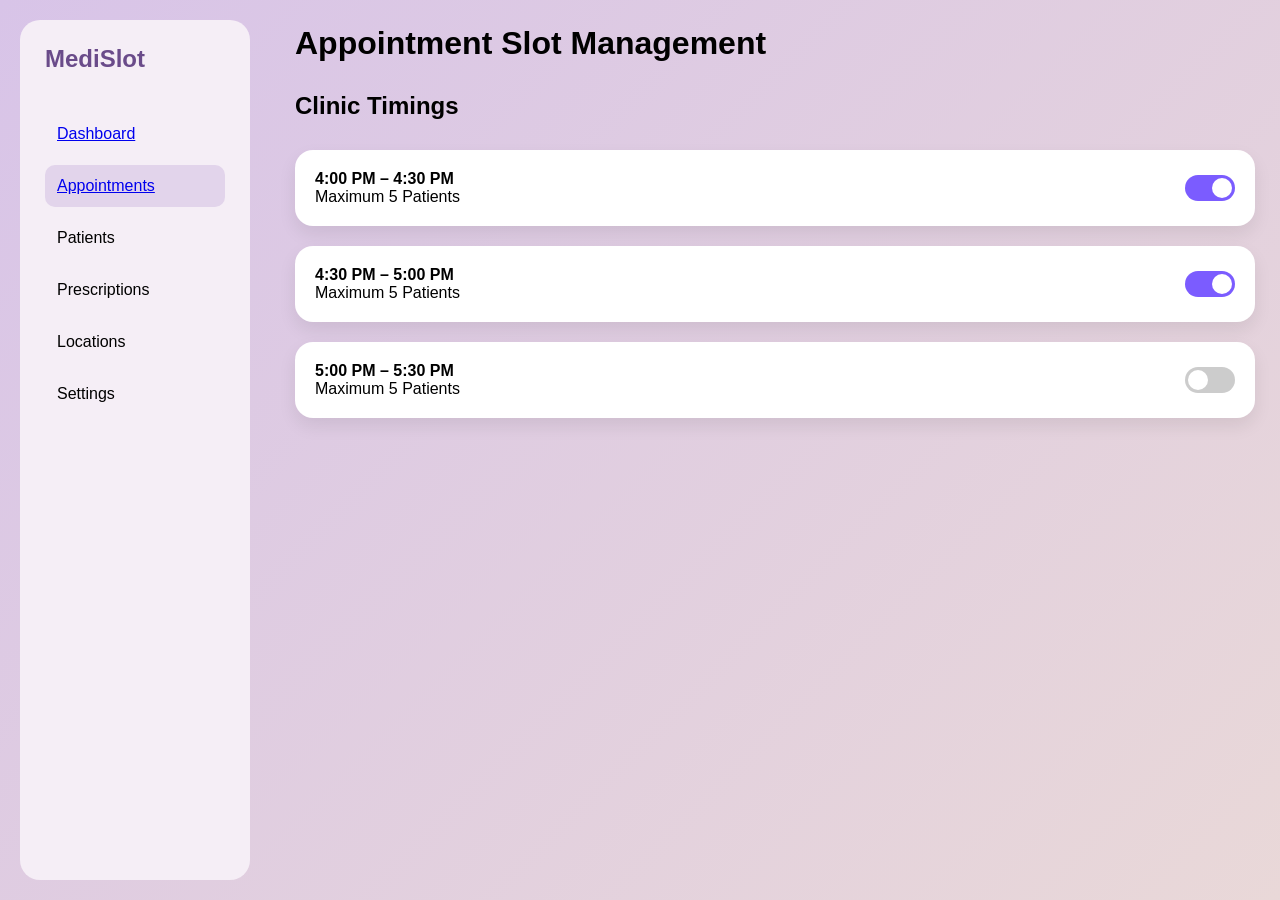
==== appointments.html @ b44920e7 "updated appoinments" ====
<!DOCTYPE html>
<html lang="en">
<head>
    <meta charset="UTF-8">
    <title>Manage Appointments</title>
    <link rel="stylesheet" href="css/style.css">
</head>

<body>

<div class="container">

    <!-- SIDEBAR -->
    <aside class="sidebar">
        <h2 class="logo">MediSlot</h2>

        <ul class="menu">
            <li><a href="index.html">Dashboard</a></li>
            <li class="active"><a href="appointments.html">Appointments</a></li>
            <li>Patients</li>
            <li>Prescriptions</li>
            <li>Locations</li>
            <li>Settings</li>
        </ul>
    </aside>

    <!-- MAIN -->
    <main class="main">

        <header class="topbar">
            <h1>Appointment Slot Management</h1>
        </header>

        <section class="appointments-page">

            <h2>Clinic Timings</h2>

            <div class="slot-container">

                <div class="slot">
                    <div>
                        <b>4:00 PM – 4:30 PM</b><br>
                        Maximum 5 Patients
                    </div>

                    <label class="switch">
                        <input type="checkbox" class="slotToggle" checked>
                        <span class="slider"></span>
                    </label>
                </div>

                <div class="slot">
                    <div>
                        <b>4:30 PM – 5:00 PM</b><br>
                        Maximum 5 Patients
                    </div>

                    <label class="switch">
                        <input type="checkbox" class="slotToggle" checked>
                        <span class="slider"></span>
                    </label>
                </div>

                <div class="slot">
                    <div>
                        <b>5:00 PM – 5:30 PM</b><br>
                        Maximum 5 Patients
                    </div>

                    <label class="switch">
                        <input type="checkbox" class="slotToggle">
                        <span class="slider"></span>
                    </label>
                </div>

            </div>

        </section>

    </main>

</div>

<script src="js/slots.js"></script>

</body>
</html>
---- css/style.css ----
*{
    margin:0;
    padding:0;
    box-sizing:border-box;
    font-family: "Segoe UI", sans-serif;
}

body{
    background: linear-gradient(135deg,#d8c4e8,#e9d8d8);
}

/* Layout */
.container{
    display:flex;
    height:100vh;
}

/* Sidebar */
.sidebar{
    width:230px;
    background:#f5eef6;
    padding:25px;
    border-radius:20px;
    margin:20px;
}

.logo{
    color:#6a4b8a;
    margin-bottom:40px;
}

.menu{
    list-style:none;
}

.menu li{
    padding:12px;
    margin-bottom:10px;
    border-radius:10px;
    cursor:pointer;
}

.menu li:hover,
.menu .active{
    background:#e2d4eb;
}

/* Main Area */
.main{
    flex:1;
    padding:25px;
}

/* Top bar */
.topbar{
    display:flex;
    justify-content:space-between;
    align-items:center;
    margin-bottom:30px;
}

.search{
    padding:10px;
    border-radius:20px;
    border:none;
    width:250px;
}

.profile img{
    width:45px;
    height:45px;
    border-radius:50%;
}

/* Cards grid */
.content{
    display:grid;
    grid-template-columns:repeat(2,1fr);
    gap:20px;
}

.card{
    background:white;
    padding:25px;
    border-radius:20px;
    box-shadow:0 8px 20px rgba(0,0,0,0.08);
}

.card h3{
    color:#5a4c66;
    margin-bottom:10px;
}

/* DASHBOARD LAYOUT */
.dashboard{
    display:flex;
    gap:25px;
}

.left-panel{
    flex:2;
    display:flex;
    flex-direction:column;
    gap:20px;
}

.right-panel{
    flex:1;
    display:flex;
    flex-direction:column;
    gap:20px;
}

/* REQUEST CARDS (generated by JS) */
.request{
    display:flex;
    justify-content:space-between;
    align-items:center;
    background:#f4f4f4;
    padding:15px;
    border-radius:14px;
    margin-top:12px;
    transition:0.2s;
}

.request:hover{
    transform:scale(1.02);
}

/* BUTTONS */
.actions button{
    padding:8px 14px;
    border:none;
    border-radius:10px;
    cursor:pointer;
    font-weight:600;
}

.approve{
    background:#bfe7c9;
}

.approve:hover{
    background:#9fdab0;
}

.reject{
    background:#f3bcbc;
}

.reject:hover{
    background:#e89a9a;
}

/* TABLE */
.patient-table{
    width:100%;
    border-collapse:collapse;
    margin-top:15px;
}

.patient-table th{
    text-align:left;
    padding:12px;
    color:#555;
}

.patient-table td{
    padding:12px;
    border-bottom:1px solid #e2e2e2;
}

/* RIGHT SIDE STATS */
.stat{
    background:white;
    padding:22px;
    border-radius:20px;
    box-shadow:0 8px 18px rgba(0,0,0,0.08);
    text-align:center;
}

.big{
    font-size:26px;
    font-weight:bold;
    margin-top:8px;
}

.pin{
    width:38px;
    margin:10px 0;
}

/* Approval animation */
.request.approved{
    background:#c9f2d5;
    border:2px solid #4CAF50;
    animation:fadeOut 0.7s forwards;
}

/* Rejection animation */
.request.rejected{
    background:#ffd2d2;
    border:2px solid #e53935;
    animation:fadeOut 0.7s forwards;
}

/* fade animation */
@keyframes fadeOut{
    0%{
        opacity:1;
        transform:scale(1);
    }
    70%{
        opacity:1;
        transform:scale(1.03);
    }
    100%{
        opacity:0;
        transform:scale(0.95);
    }
}

.slot-container{
    margin-top:30px;
    display:flex;
    flex-direction:column;
    gap:20px;
}

.slot{
    background:white;
    padding:20px;
    border-radius:18px;
    display:flex;
    justify-content:space-between;
    align-items:center;
    box-shadow:0 8px 18px rgba(0,0,0,0.08);
}

/* toggle switch */
.switch{
    position:relative;
    width:50px;
    height:26px;
}

.switch input{
    display:none;
}

.slider{
    position:absolute;
    cursor:pointer;
    top:0;
    left:0;
    right:0;
    bottom:0;
    background:#ccc;
    border-radius:34px;
    transition:.3s;
}

.slider:before{
    position:absolute;
    content:"";
    height:20px;
    width:20px;
    left:3px;
    bottom:3px;
    background:white;
    border-radius:50%;
    transition:.3s;
}

.switch input:checked + .slider{
    background:#7b5cff;
}

.switch input:checked + .slider:before{
    transform:translateX(24px);
}
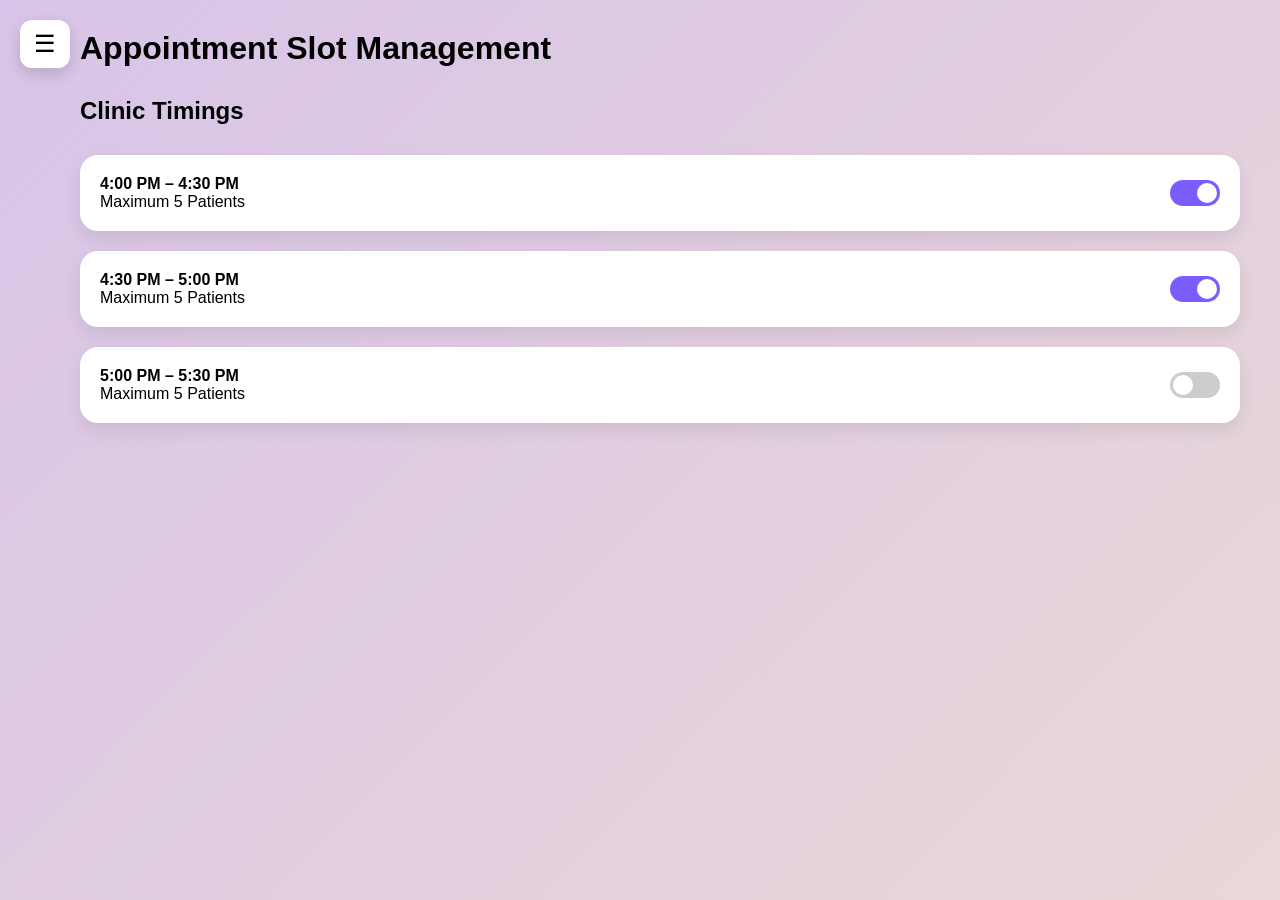
==== commit b82364aa: "appointments updated" ====
--- a/appointments.html
+++ b/appointments.html
@@ -10,19 +10,24 @@
 
 <div class="container">
 
-    <!-- SIDEBAR -->
-    <aside class="sidebar">
-        <h2 class="logo">MediSlot</h2>
+    <div class="hamburger" id="hamburger">
+    ☰
+</div>
 
-        <ul class="menu">
-            <li><a href="index.html">Dashboard</a></li>
-            <li class="active"><a href="appointments.html">Appointments</a></li>
-            <li>Patients</li>
-            <li>Prescriptions</li>
-            <li>Locations</li>
-            <li>Settings</li>
-        </ul>
-    </aside>
+<aside class="sidebar" id="sidebar">
+
+    <h2 class="logo">MediSlot</h2>
+
+    <ul class="menu">
+        <li><a href="index.html">Dashboard</a></li>
+        <li class="active"><a href="appointments.html">Appointments</a></li>
+        <li><a href="#">Patients</a></li>
+        <li><a href="#">Prescriptions</a></li>
+        <li><a href="#">Locations</a></li>
+        <li><a href="#">Settings</a></li>
+    </ul>
+
+</aside>
 
     <!-- MAIN -->
     <main class="main">
@@ -82,6 +87,7 @@
 </div>
 
 <script src="js/slots.js"></script>
+<script src="js/app.js"></script>
 
 </body>
 </html>
--- a/css/style.css
+++ b/css/style.css
@@ -11,18 +11,10 @@
 
 /* Layout */
 .container{
-    display:flex;
     height:100vh;
 }
 
-/* Sidebar */
-.sidebar{
-    width:230px;
-    background:#f5eef6;
-    padding:25px;
-    border-radius:20px;
-    margin:20px;
-}
+
 
 .logo{
     color:#6a4b8a;
@@ -33,17 +25,6 @@
     list-style:none;
 }
 
-.menu li{
-    padding:12px;
-    margin-bottom:10px;
-    border-radius:10px;
-    cursor:pointer;
-}
-
-.menu li:hover,
-.menu .active{
-    background:#e2d4eb;
-}
 
 /* Main Area */
 .main{
@@ -278,4 +259,82 @@
 
 .switch input:checked + .slider:before{
     transform:translateX(24px);
+}
+
+/* ===== HAMBURGER BUTTON ===== */
+.hamburger{
+    position:fixed;
+    top:20px;
+    left:20px;
+    font-size:24px;
+    cursor:pointer;
+    background:white;
+    padding:10px 14px;
+    border-radius:12px;
+    box-shadow:0 6px 15px rgba(0,0,0,0.15);
+    z-index:2000;
+}
+
+/* ===== SLIDING SIDEBAR ===== */
+.sidebar{
+    position:fixed;
+    top:0;
+    left:0;
+    width:240px;
+    height:100%;
+    background:#efe8f7;
+    padding:25px 18px;
+    transform:translateX(-260px);
+    transition:transform 0.35s ease;
+    z-index:1500;
+}
+
+/* open state */
+.sidebar.open{
+    transform:translateX(0);
+}
+
+/* shift content */
+.main{
+    margin-left:0;
+    padding:30px 40px 40px 80px;
+    transition:margin-left 0.35s ease;
+}
+
+.main.shift{
+    margin-left:240px;
+}
+
+/* remove ugly links */
+a{
+    text-decoration:none;
+    color:#333;
+}
+
+/* menu styling */
+.menu{
+    list-style:none;
+    margin-top:30px;
+}
+
+.menu li{
+    margin-bottom:12px;
+}
+
+.menu li a{
+    display:block;
+    padding:12px 16px;
+    border-radius:14px;
+    font-weight:500;
+}
+
+/* hover */
+.menu li a:hover{
+    background:#ded1f1;
+}
+
+/* active page */
+.menu li.active a{
+    background:#d2c2ec;
+    font-weight:600;
 }
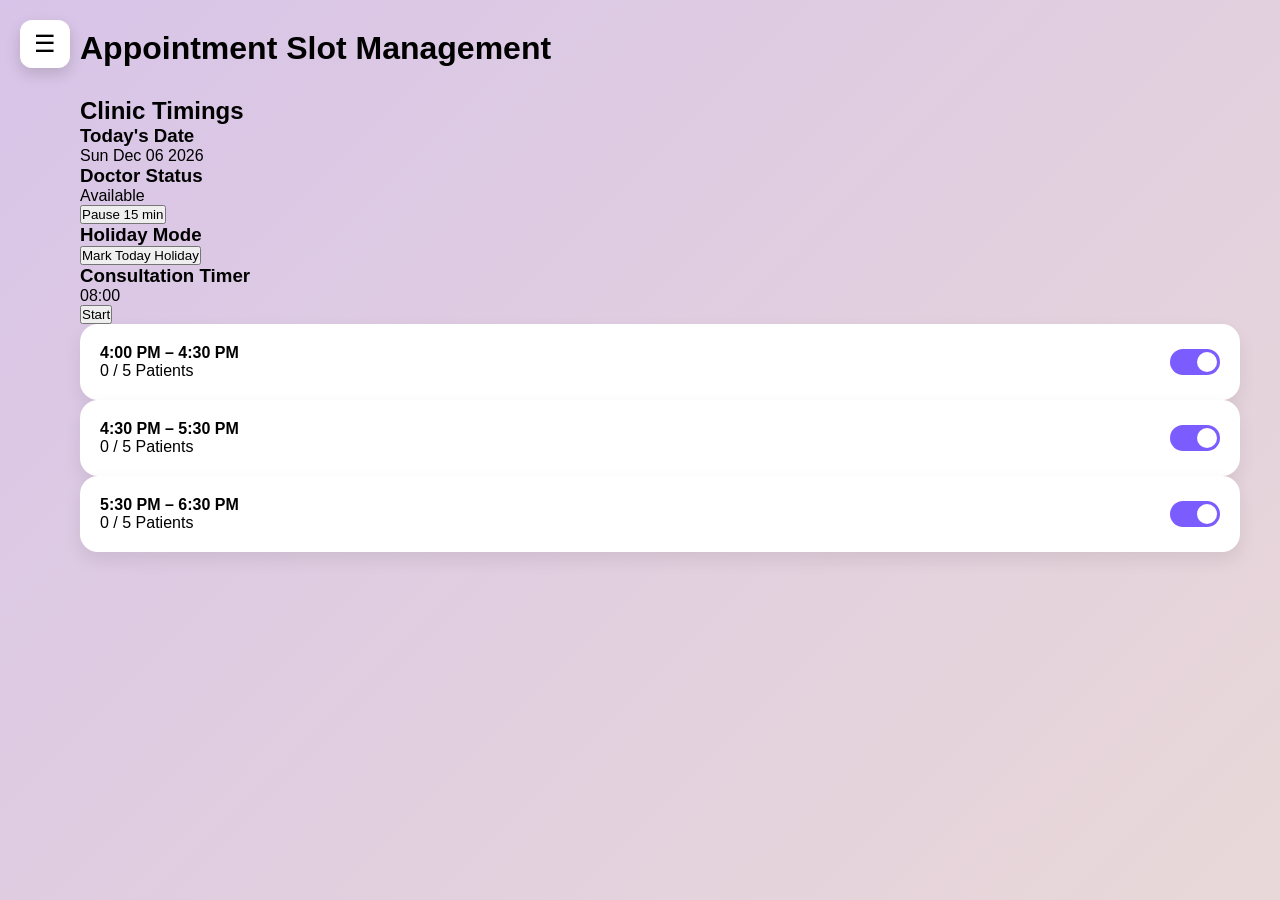
==== commit 24fc0c5e: "updated" ====
--- a/appointments.html
+++ b/appointments.html
@@ -10,24 +10,24 @@
 
 <div class="container">
 
-    <div class="hamburger" id="hamburger">
-    ☰
-</div>
+    <!-- HAMBURGER -->
+    <div class="hamburger" id="hamburger">☰</div>
 
-<aside class="sidebar" id="sidebar">
+    <!-- SIDEBAR -->
+    <aside class="sidebar" id="sidebar">
 
-    <h2 class="logo">MediSlot</h2>
+        <h2 class="logo">MediSlot</h2>
 
-    <ul class="menu">
-        <li><a href="index.html">Dashboard</a></li>
-        <li class="active"><a href="appointments.html">Appointments</a></li>
-        <li><a href="#">Patients</a></li>
-        <li><a href="#">Prescriptions</a></li>
-        <li><a href="#">Locations</a></li>
-        <li><a href="#">Settings</a></li>
-    </ul>
+        <ul class="menu">
+            <li><a href="index.html">Dashboard</a></li>
+            <li class="active"><a href="appointments.html">Appointments</a></li>
+            <li><a href="#">Patients</a></li>
+            <li><a href="#">Prescriptions</a></li>
+            <li><a href="#">Locations</a></li>
+            <li><a href="#">Settings</a></li>
+        </ul>
 
-</aside>
+    </aside>
 
     <!-- MAIN -->
     <main class="main">
@@ -40,12 +40,42 @@
 
             <h2>Clinic Timings</h2>
 
-            <div class="slot-container">
+            <!-- CONTROL PANEL -->
+            <div class="control-panel">
 
-                <div class="slot">
+                <div class="widget">
+                    <h3>Today's Date</h3>
+                    <p id="todayDate"></p>
+                </div>
+
+                <div class="widget">
+                    <h3>Doctor Status</h3>
+                    <p id="doctorStatus">Available</p>
+                    <button id="pauseClinic">Pause 15 min</button>
+                </div>
+
+                <div class="widget">
+                    <h3>Holiday Mode</h3>
+                    <button id="holidayBtn">Mark Today Holiday</button>
+                </div>
+
+                <div class="widget">
+                    <h3>Consultation Timer</h3>
+                    <p id="timer">08:00</p>
+                    <button id="startTimer">Start</button>
+                </div>
+
+            </div>
+
+            <!-- SLOT AREA -->
+            <div id="slotsArea">
+
+                <!-- SLOT 1 -->
+                <div class="slot" data-max="5" data-booked="0">
                     <div>
                         <b>4:00 PM – 4:30 PM</b><br>
-                        Maximum 5 Patients
+                        <span class="capacity">0 / 5 Patients</span><br>
+                        <span class="fullTag"></span>
                     </div>
 
                     <label class="switch">
@@ -54,10 +84,12 @@
                     </label>
                 </div>
 
-                <div class="slot">
+                <!-- SLOT 2 -->
+                <div class="slot" data-max="5" data-booked="0">
                     <div>
-                        <b>4:30 PM – 5:00 PM</b><br>
-                        Maximum 5 Patients
+                        <b>4:30 PM – 5:30 PM</b><br>
+                        <span class="capacity">0 / 5 Patients</span><br>
+                        <span class="fullTag"></span>
                     </div>
 
                     <label class="switch">
@@ -66,14 +98,16 @@
                     </label>
                 </div>
 
-                <div class="slot">
+                <!-- SLOT 3 -->
+                <div class="slot" data-max="5" data-booked="0">
                     <div>
-                        <b>5:00 PM – 5:30 PM</b><br>
-                        Maximum 5 Patients
+                        <b>5:30 PM – 6:30 PM</b><br>
+                        <span class="capacity">0 / 5 Patients</span><br>
+                        <span class="fullTag"></span>
                     </div>
 
                     <label class="switch">
-                        <input type="checkbox" class="slotToggle">
+                        <input type="checkbox" class="slotToggle" checked>
                         <span class="slider"></span>
                     </label>
                 </div>
@@ -86,6 +120,7 @@
 
 </div>
 
+<!-- Scripts -->
 <script src="js/slots.js"></script>
 <script src="js/app.js"></script>
 
--- a/css/style.css
+++ b/css/style.css
@@ -18,7 +18,10 @@
 
 .logo{
     color:#6a4b8a;
+    margin-top:55px;   /* creates space under hamburger */
     margin-bottom:40px;
+    font-size:22px;
+    font-weight:600;
 }
 
 .menu{
